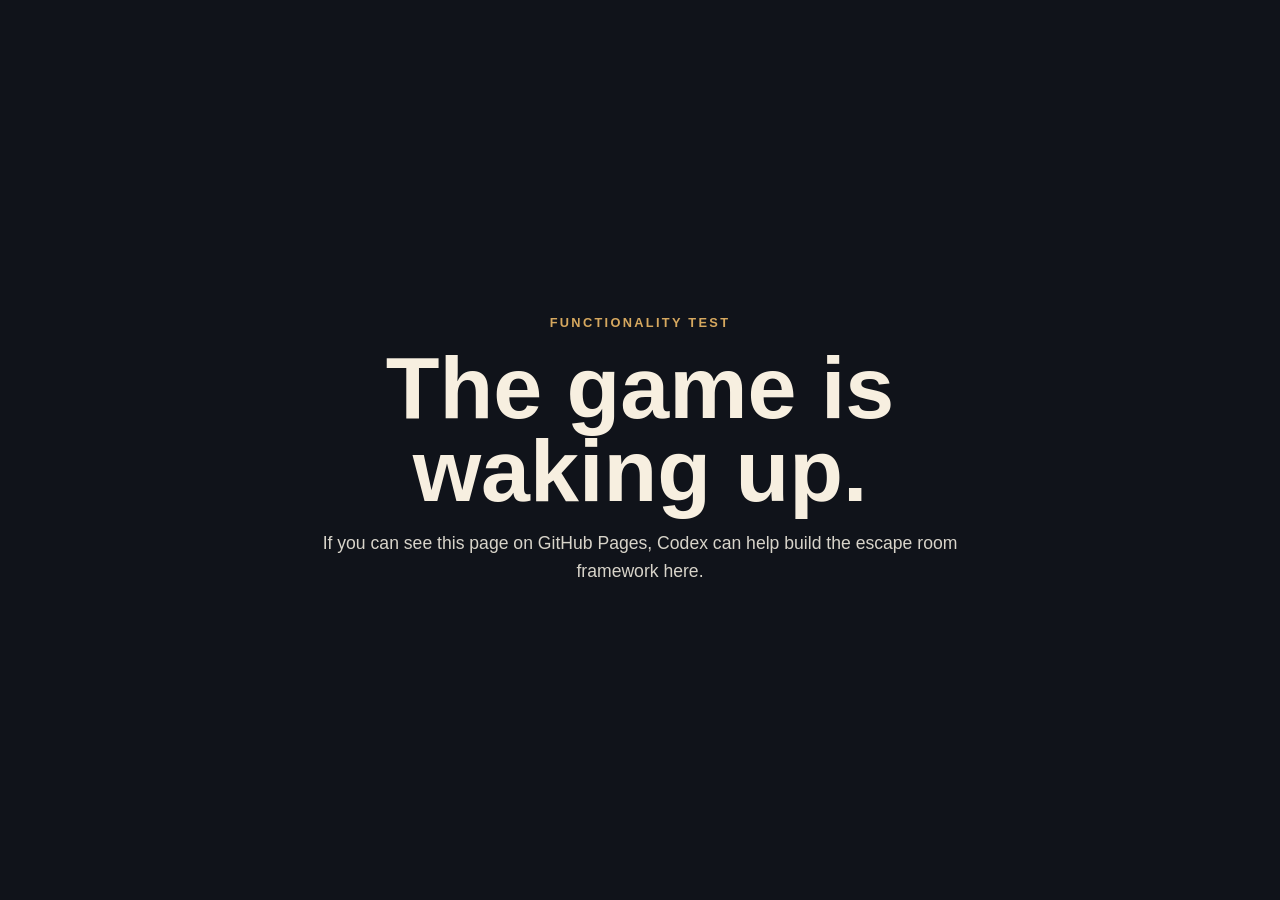
==== docs/index.html @ 48b40afe "Update GitHub Pages test page" ====
<!doctype html>
<html lang="en">
  <head>
    <meta charset="utf-8">
    <meta name="viewport" content="width=device-width, initial-scale=1">
    <title>McRae Project</title>
    <style>
      :root {
        color-scheme: dark;
        font-family: Arial, Helvetica, sans-serif;
      }

      body {
        align-items: center;
        background: #10131a;
        color: #f7efe0;
        display: flex;
        justify-content: center;
        margin: 0;
        min-height: 100vh;
      }

      main {
        max-width: 680px;
        padding: 32px;
        text-align: center;
      }

      .label {
        color: #d6a85f;
        font-size: 0.8rem;
        font-weight: 700;
        letter-spacing: 0.18em;
        text-transform: uppercase;
      }

      h1 {
        font-size: clamp(2.5rem, 8vw, 5.5rem);
        line-height: 0.95;
        margin: 16px 0;
      }

      p {
        color: #d8d4ca;
        font-size: 1.1rem;
        line-height: 1.6;
        margin: 0 auto;
      }
    </style>
  </head>
  <body>
    <main>
      <div class="label">Functionality Test</div>
      <h1>The game is waking up.</h1>
      <p>
        If you can see this page on GitHub Pages, Codex can help build the
        escape room framework here.
      </p>
    </main>
  </body>
</html>
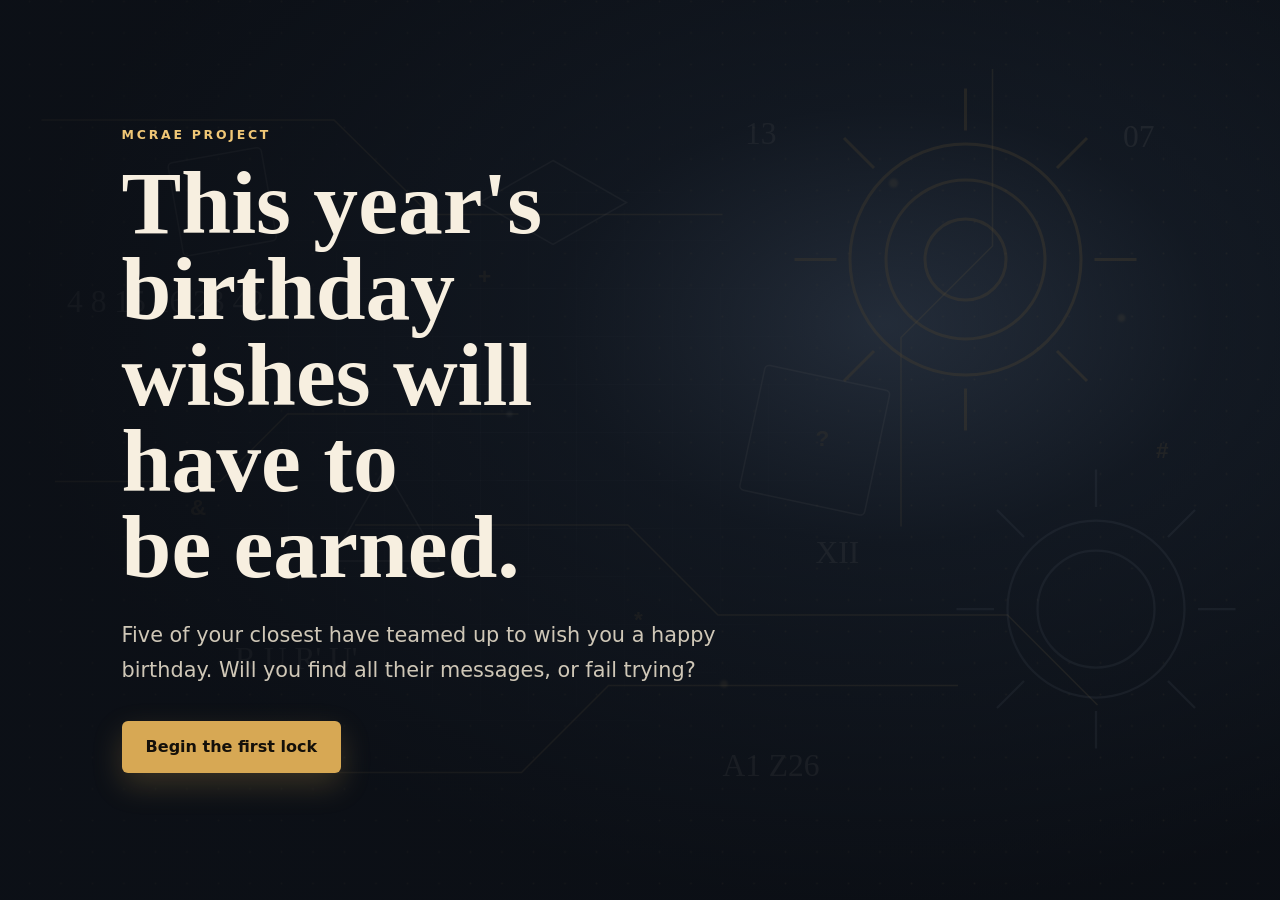
==== commit f3a5c6f7: "Create demo landing page" ====
--- a/docs/index.html
+++ b/docs/index.html
@@ -4,58 +4,17 @@
     <meta charset="utf-8">
     <meta name="viewport" content="width=device-width, initial-scale=1">
     <title>McRae Project</title>
-    <style>
-      :root {
-        color-scheme: dark;
-        font-family: Arial, Helvetica, sans-serif;
-      }
-
-      body {
-        align-items: center;
-        background: #10131a;
-        color: #f7efe0;
-        display: flex;
-        justify-content: center;
-        margin: 0;
-        min-height: 100vh;
-      }
-
-      main {
-        max-width: 680px;
-        padding: 32px;
-        text-align: center;
-      }
-
-      .label {
-        color: #d6a85f;
-        font-size: 0.8rem;
-        font-weight: 700;
-        letter-spacing: 0.18em;
-        text-transform: uppercase;
-      }
-
-      h1 {
-        font-size: clamp(2.5rem, 8vw, 5.5rem);
-        line-height: 0.95;
-        margin: 16px 0;
-      }
-
-      p {
-        color: #d8d4ca;
-        font-size: 1.1rem;
-        line-height: 1.6;
-        margin: 0 auto;
-      }
-    </style>
+    <link rel="stylesheet" href="assets/css/site.css">
   </head>
-  <body>
-    <main>
-      <div class="label">Functionality Test</div>
-      <h1>The game is waking up.</h1>
-      <p>
-        If you can see this page on GitHub Pages, Codex can help build the
-        escape room framework here.
+  <body class="home-page">
+    <main class="hero" aria-labelledby="site-title">
+      <p class="kicker">McRae Project</p>
+      <h1 id="site-title">This year's birthday wishes will have to be earned.</h1>
+      <p class="scenario">
+        Five of your closest have teamed up to wish you a happy birthday.
+        Will you find all their messages, or fail trying?
       </p>
+      <a class="start-button" href="stage-1.html">Begin the first lock</a>
     </main>
   </body>
 </html>
--- a/docs/assets/css/site.css
+++ b/docs/assets/css/site.css
@@ -0,0 +1,156 @@
+:root {
+  color-scheme: dark;
+  font-family: Inter, ui-sans-serif, system-ui, -apple-system, BlinkMacSystemFont, "Segoe UI", sans-serif;
+  --paper: #f7efe0;
+  --muted: #cfc7b7;
+  --gold: #d7a854;
+  --gold-bright: #f0c776;
+  --ink: #0d1118;
+  --panel: rgba(13, 17, 24, 0.76);
+  --edge: rgba(240, 199, 118, 0.34);
+}
+
+* {
+  box-sizing: border-box;
+}
+
+body {
+  background:
+    linear-gradient(90deg, rgba(13, 17, 24, 0.82), rgba(13, 17, 24, 0.58)),
+    url("../images/mystery-wallpaper.svg") center / cover fixed,
+    #0d1118;
+  color: var(--paper);
+  margin: 0;
+  min-height: 100vh;
+}
+
+body::after {
+  background:
+    linear-gradient(rgba(255, 255, 255, 0.035) 1px, transparent 1px),
+    linear-gradient(90deg, rgba(255, 255, 255, 0.03) 1px, transparent 1px);
+  background-size: 48px 48px;
+  content: "";
+  inset: 0;
+  mask-image: radial-gradient(circle at 40% 50%, black 0, transparent 68%);
+  opacity: 0.45;
+  pointer-events: none;
+  position: fixed;
+}
+
+.home-page,
+.stage-page {
+  align-items: center;
+  display: flex;
+  justify-content: flex-start;
+  min-height: 100vh;
+  padding: 32px;
+}
+
+.hero,
+.placeholder {
+  max-width: 760px;
+  position: relative;
+  z-index: 1;
+}
+
+.hero {
+  margin-left: clamp(0px, 7vw, 96px);
+}
+
+.placeholder {
+  background: var(--panel);
+  border: 1px solid var(--edge);
+  border-radius: 8px;
+  box-shadow: 0 24px 80px rgba(0, 0, 0, 0.34);
+  margin: 0 auto;
+  padding: clamp(28px, 6vw, 56px);
+  text-align: center;
+}
+
+.kicker {
+  color: var(--gold-bright);
+  font-size: 0.78rem;
+  font-weight: 800;
+  letter-spacing: 0.22em;
+  margin: 0 0 18px;
+  text-transform: uppercase;
+}
+
+h1 {
+  font-family: Georgia, "Times New Roman", serif;
+  font-size: clamp(2.75rem, 7vw, 6.8rem);
+  font-weight: 700;
+  line-height: 0.96;
+  margin: 0;
+  max-width: 11ch;
+  text-wrap: balance;
+}
+
+.scenario,
+.placeholder p:not(.kicker) {
+  color: var(--muted);
+  font-size: clamp(1.05rem, 2vw, 1.3rem);
+  line-height: 1.65;
+}
+
+.scenario {
+  margin: 28px 0 34px;
+  max-width: 620px;
+}
+
+.start-button,
+.secondary-link {
+  align-items: center;
+  border-radius: 6px;
+  display: inline-flex;
+  font-weight: 800;
+  justify-content: center;
+  min-height: 52px;
+  text-decoration: none;
+}
+
+.start-button {
+  background: var(--gold);
+  box-shadow: 0 12px 30px rgba(215, 168, 84, 0.22);
+  color: #14100a;
+  padding: 0 24px;
+}
+
+.start-button:hover,
+.start-button:focus-visible {
+  background: var(--gold-bright);
+}
+
+.secondary-link {
+  border: 1px solid var(--edge);
+  color: var(--paper);
+  margin-top: 16px;
+  padding: 0 20px;
+}
+
+.secondary-link:hover,
+.secondary-link:focus-visible {
+  background: rgba(247, 239, 224, 0.08);
+}
+
+@media (max-width: 720px) {
+  body {
+    background:
+      linear-gradient(rgba(13, 17, 24, 0.78), rgba(13, 17, 24, 0.7)),
+      url("../images/mystery-wallpaper.svg") center / cover fixed,
+      #0d1118;
+  }
+
+  .home-page,
+  .stage-page {
+    padding: 24px;
+  }
+
+  .hero {
+    margin-left: 0;
+  }
+
+  h1 {
+    max-width: 10ch;
+  }
+}
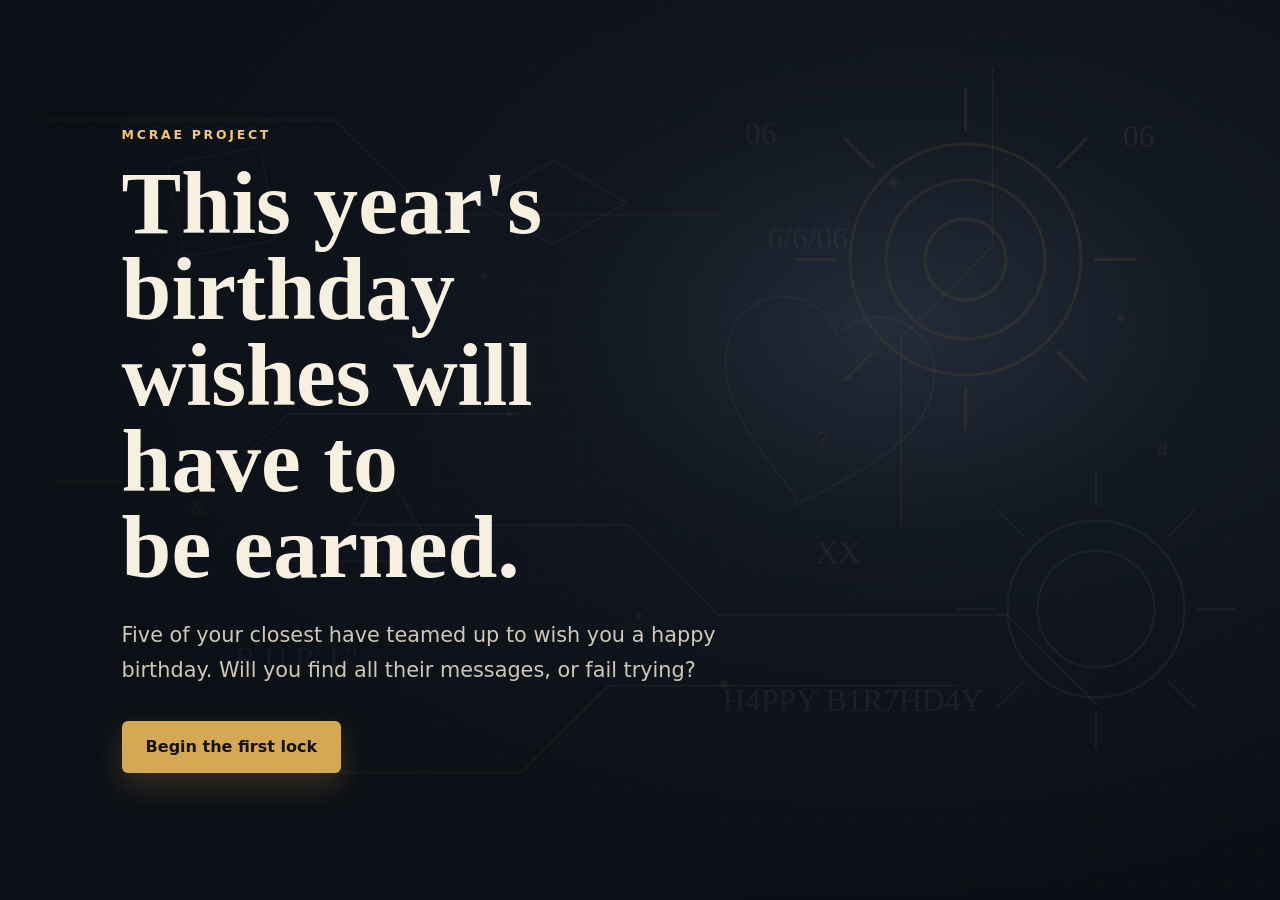
==== commit 58c43792: "Version wallpaper asset references" ====
--- a/docs/index.html
+++ b/docs/index.html
@@ -4,7 +4,7 @@
     <meta charset="utf-8">
     <meta name="viewport" content="width=device-width, initial-scale=1">
     <title>McRae Project</title>
-    <link rel="stylesheet" href="assets/css/site.css">
+    <link rel="stylesheet" href="assets/css/site-v2.css">
   </head>
   <body class="home-page">
     <main class="hero" aria-labelledby="site-title">
--- a/docs/assets/css/site-v2.css
+++ b/docs/assets/css/site-v2.css
@@ -0,0 +1,156 @@
+:root {
+  color-scheme: dark;
+  font-family: Inter, ui-sans-serif, system-ui, -apple-system, BlinkMacSystemFont, "Segoe UI", sans-serif;
+  --paper: #f7efe0;
+  --muted: #cfc7b7;
+  --gold: #d7a854;
+  --gold-bright: #f0c776;
+  --ink: #0d1118;
+  --panel: rgba(13, 17, 24, 0.76);
+  --edge: rgba(240, 199, 118, 0.34);
+}
+
+* {
+  box-sizing: border-box;
+}
+
+body {
+  background:
+    linear-gradient(90deg, rgba(13, 17, 24, 0.82), rgba(13, 17, 24, 0.58)),
+    url("../images/mystery-wallpaper-v2.svg") center / cover fixed,
+    #0d1118;
+  color: var(--paper);
+  margin: 0;
+  min-height: 100vh;
+}
+
+body::after {
+  background:
+    linear-gradient(rgba(255, 255, 255, 0.035) 1px, transparent 1px),
+    linear-gradient(90deg, rgba(255, 255, 255, 0.03) 1px, transparent 1px);
+  background-size: 48px 48px;
+  content: "";
+  inset: 0;
+  mask-image: radial-gradient(circle at 40% 50%, black 0, transparent 68%);
+  opacity: 0.45;
+  pointer-events: none;
+  position: fixed;
+}
+
+.home-page,
+.stage-page {
+  align-items: center;
+  display: flex;
+  justify-content: flex-start;
+  min-height: 100vh;
+  padding: 32px;
+}
+
+.hero,
+.placeholder {
+  max-width: 760px;
+  position: relative;
+  z-index: 1;
+}
+
+.hero {
+  margin-left: clamp(0px, 7vw, 96px);
+}
+
+.placeholder {
+  background: var(--panel);
+  border: 1px solid var(--edge);
+  border-radius: 8px;
+  box-shadow: 0 24px 80px rgba(0, 0, 0, 0.34);
+  margin: 0 auto;
+  padding: clamp(28px, 6vw, 56px);
+  text-align: center;
+}
+
+.kicker {
+  color: var(--gold-bright);
+  font-size: 0.78rem;
+  font-weight: 800;
+  letter-spacing: 0.22em;
+  margin: 0 0 18px;
+  text-transform: uppercase;
+}
+
+h1 {
+  font-family: Georgia, "Times New Roman", serif;
+  font-size: clamp(2.75rem, 7vw, 6.8rem);
+  font-weight: 700;
+  line-height: 0.96;
+  margin: 0;
+  max-width: 11ch;
+  text-wrap: balance;
+}
+
+.scenario,
+.placeholder p:not(.kicker) {
+  color: var(--muted);
+  font-size: clamp(1.05rem, 2vw, 1.3rem);
+  line-height: 1.65;
+}
+
+.scenario {
+  margin: 28px 0 34px;
+  max-width: 620px;
+}
+
+.start-button,
+.secondary-link {
+  align-items: center;
+  border-radius: 6px;
+  display: inline-flex;
+  font-weight: 800;
+  justify-content: center;
+  min-height: 52px;
+  text-decoration: none;
+}
+
+.start-button {
+  background: var(--gold);
+  box-shadow: 0 12px 30px rgba(215, 168, 84, 0.22);
+  color: #14100a;
+  padding: 0 24px;
+}
+
+.start-button:hover,
+.start-button:focus-visible {
+  background: var(--gold-bright);
+}
+
+.secondary-link {
+  border: 1px solid var(--edge);
+  color: var(--paper);
+  margin-top: 16px;
+  padding: 0 20px;
+}
+
+.secondary-link:hover,
+.secondary-link:focus-visible {
+  background: rgba(247, 239, 224, 0.08);
+}
+
+@media (max-width: 720px) {
+  body {
+    background:
+      linear-gradient(rgba(13, 17, 24, 0.78), rgba(13, 17, 24, 0.7)),
+      url("../images/mystery-wallpaper-v2.svg") center / cover fixed,
+      #0d1118;
+  }
+
+  .home-page,
+  .stage-page {
+    padding: 24px;
+  }
+
+  .hero {
+    margin-left: 0;
+  }
+
+  h1 {
+    max-width: 10ch;
+  }
+}
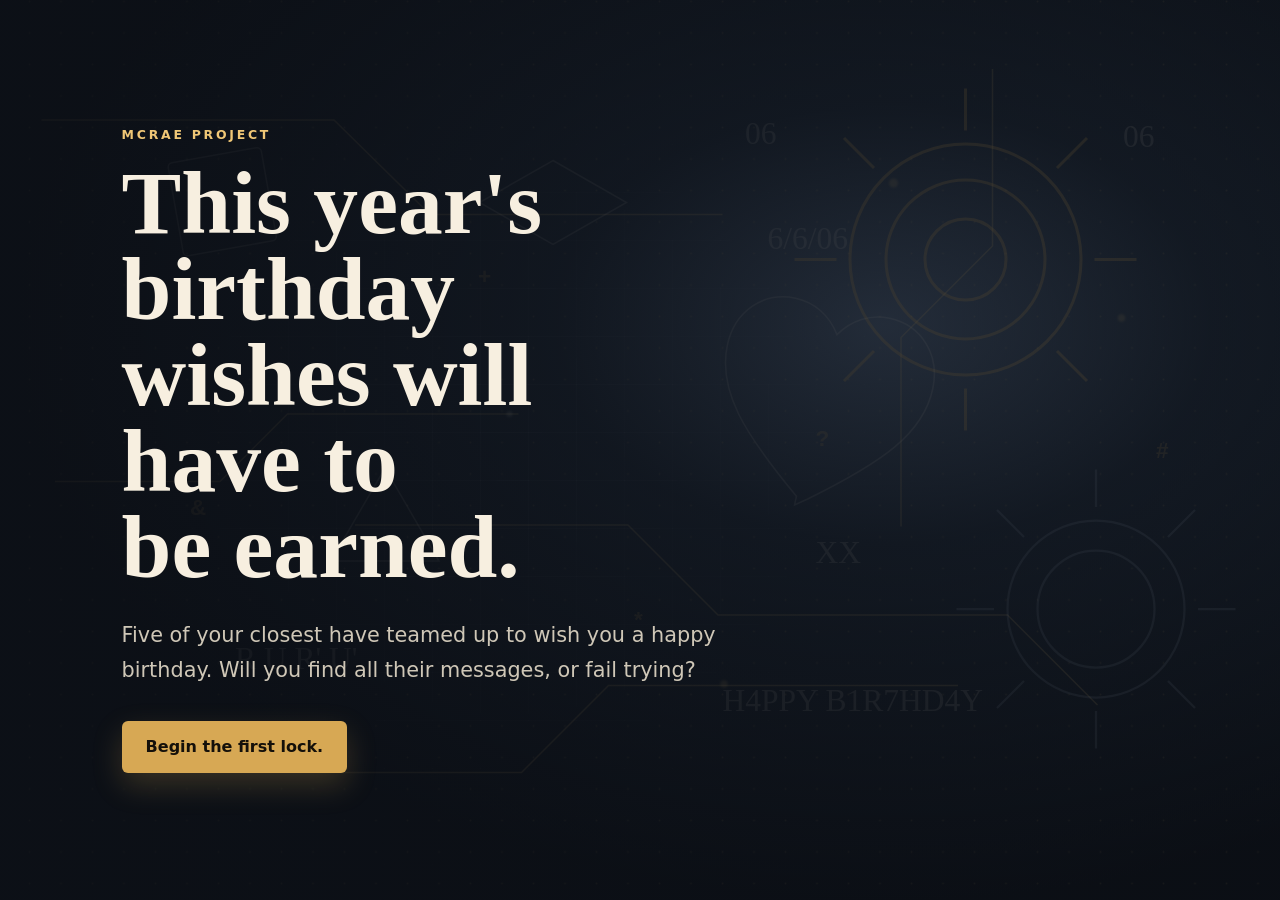
==== commit d5945ab1: "Update start button text in index.html" ====
--- a/docs/index.html
+++ b/docs/index.html
@@ -14,7 +14,7 @@
         Five of your closest have teamed up to wish you a happy birthday.
         Will you find all their messages, or fail trying?
       </p>
-      <a class="start-button" href="stage-1.html">Begin the first lock</a>
+      <a class="start-button" href="stage-1.html" aria-label="Begin the first lock">Begin the first lock.</a>
     </main>
   </body>
 </html>
--- a/docs/assets/css/site-v2.css
+++ b/docs/assets/css/site-v2.css
@@ -47,7 +47,8 @@
 }
 
 .hero,
-.placeholder {
+.placeholder,
+.stage-shell {
   max-width: 760px;
   position: relative;
   z-index: 1;
@@ -67,6 +68,149 @@
   text-align: center;
 }
 
+.stage-shell {
+  display: grid;
+  gap: 22px;
+  margin: 0 auto;
+  max-width: 980px;
+  width: min(100%, 980px);
+}
+
+.stage-intro,
+.video-panel,
+.answer-panel {
+  background: var(--panel);
+  border: 1px solid var(--edge);
+  border-radius: 8px;
+  box-shadow: 0 24px 80px rgba(0, 0, 0, 0.26);
+  padding: clamp(24px, 4vw, 42px);
+}
+
+.stage-intro h1 {
+  font-size: clamp(2.35rem, 6vw, 5.2rem);
+  max-width: 12ch;
+}
+
+.stage-intro p:not(.kicker),
+.answer-panel p,
+.video-note {
+  color: var(--muted);
+  font-size: 1rem;
+  line-height: 1.6;
+}
+
+.video-panel video {
+  aspect-ratio: 16 / 9;
+  background: #07090d;
+  border: 1px solid rgba(247, 239, 224, 0.16);
+  border-radius: 8px;
+  display: block;
+  width: 100%;
+}
+
+.video-note {
+  margin: 14px 0 0;
+}
+
+code {
+  color: var(--gold-bright);
+  font-family: "Cascadia Mono", Consolas, monospace;
+  font-size: 0.9em;
+}
+
+.answer-panel h2 {
+  font-family: Georgia, "Times New Roman", serif;
+  font-size: clamp(1.8rem, 4vw, 3rem);
+  line-height: 1;
+  margin: 0 0 12px;
+}
+
+.answer-form {
+  display: grid;
+  gap: 10px;
+  margin: 24px 0 14px;
+}
+
+.answer-form label {
+  color: var(--gold-bright);
+  font-size: 0.78rem;
+  font-weight: 800;
+  letter-spacing: 0.16em;
+  text-transform: uppercase;
+}
+
+.answer-row {
+  display: flex;
+  gap: 10px;
+}
+
+.answer-row input {
+  background: rgba(247, 239, 224, 0.08);
+  border: 1px solid rgba(247, 239, 224, 0.22);
+  border-radius: 6px;
+  color: var(--paper);
+  flex: 1;
+  font: inherit;
+  min-height: 52px;
+  min-width: 0;
+  padding: 0 16px;
+}
+
+.answer-row input:focus {
+  border-color: var(--gold-bright);
+  outline: none;
+}
+
+.answer-row button {
+  background: var(--gold);
+  border: 0;
+  border-radius: 6px;
+  color: #14100a;
+  cursor: pointer;
+  font: inherit;
+  font-weight: 800;
+  min-height: 52px;
+  padding: 0 20px;
+}
+
+.answer-row button:hover,
+.answer-row button:focus-visible {
+  background: var(--gold-bright);
+}
+
+.answer-feedback {
+  min-height: 1.6em;
+}
+
+.answer-feedback.success {
+  color: #bff0cc;
+}
+
+.answer-feedback.error {
+  color: #f0b7a8;
+}
+
+.answer-feedback a {
+  color: var(--gold-bright);
+  font-weight: 800;
+}
+
+.hint {
+  border-top: 1px solid rgba(247, 239, 224, 0.14);
+  color: var(--muted);
+  padding: 14px 0;
+}
+
+.hint summary {
+  color: var(--paper);
+  cursor: pointer;
+  font-weight: 800;
+}
+
+.hint p {
+  margin-bottom: 0;
+}
+
 .kicker {
   color: var(--gold-bright);
   font-size: 0.78rem;
@@ -150,6 +294,10 @@
     margin-left: 0;
   }
 
+  .answer-row {
+    flex-direction: column;
+  }
+
   h1 {
     max-width: 10ch;
   }
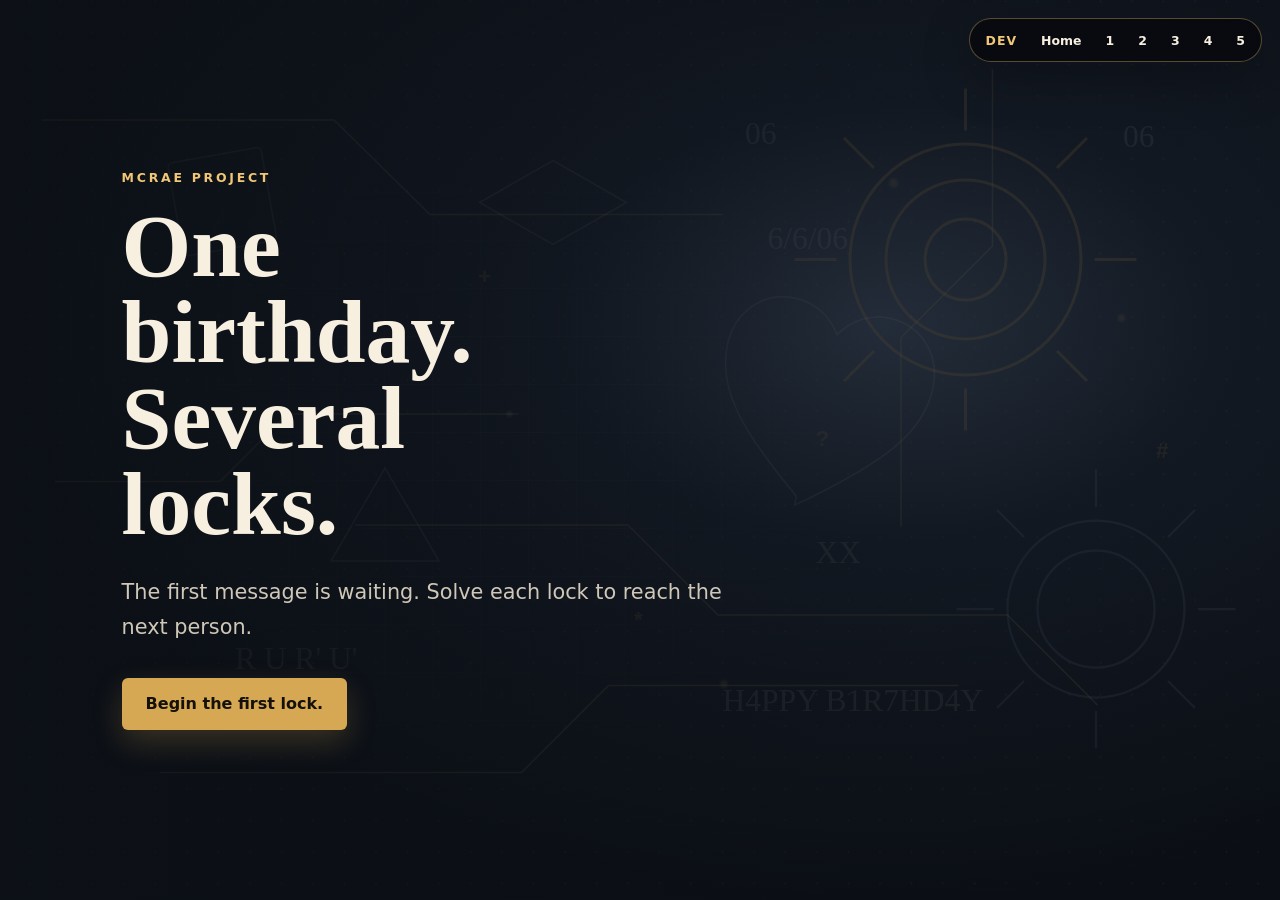
==== commit 4e3b0b2c: "Add birthday puzzle stages" ====
--- a/docs/index.html
+++ b/docs/index.html
@@ -7,12 +7,21 @@
     <link rel="stylesheet" href="assets/css/site-v2.css">
   </head>
   <body class="home-page">
+    <nav class="dev-stage-nav" aria-label="Development stage selector">
+      <span>Dev</span>
+      <a href="index.html">Home</a>
+      <a href="stage-1.html">1</a>
+      <a href="stage-2.html">2</a>
+      <a href="stage-3.html">3</a>
+      <a href="stage-4.html">4</a>
+      <a href="stage-5.html">5</a>
+    </nav>
+
     <main class="hero" aria-labelledby="site-title">
       <p class="kicker">McRae Project</p>
-      <h1 id="site-title">This year's birthday wishes will have to be earned.</h1>
+      <h1 id="site-title">One birthday. Several locks.</h1>
       <p class="scenario">
-        Five of your closest have teamed up to wish you a happy birthday.
-        Will you find all their messages, or fail trying?
+        The first message is waiting. Solve each lock to reach the next person.
       </p>
       <a class="start-button" href="stage-1.html" aria-label="Begin the first lock">Begin the first lock.</a>
     </main>
--- a/docs/assets/css/site-v2.css
+++ b/docs/assets/css/site-v2.css
@@ -58,16 +58,6 @@
   margin-left: clamp(0px, 7vw, 96px);
 }
 
-.placeholder {
-  background: var(--panel);
-  border: 1px solid var(--edge);
-  border-radius: 8px;
-  box-shadow: 0 24px 80px rgba(0, 0, 0, 0.34);
-  margin: 0 auto;
-  padding: clamp(28px, 6vw, 56px);
-  text-align: center;
-}
-
 .stage-shell {
   display: grid;
   gap: 22px;
@@ -86,9 +76,18 @@
   padding: clamp(24px, 4vw, 42px);
 }
 
-.stage-intro h1 {
-  font-size: clamp(2.35rem, 6vw, 5.2rem);
-  max-width: 12ch;
+.stage-intro.compact {
+  padding: clamp(18px, 3vw, 26px);
+}
+
+.stage-intro.compact h1 {
+  font-family: Inter, ui-sans-serif, system-ui, -apple-system, BlinkMacSystemFont, "Segoe UI", sans-serif;
+  font-size: clamp(1.15rem, 2.2vw, 1.7rem);
+  font-weight: 900;
+  letter-spacing: 0.14em;
+  line-height: 1.2;
+  max-width: none;
+  text-transform: uppercase;
 }
 
 .stage-intro p:not(.kicker),
@@ -108,6 +107,33 @@
   width: 100%;
 }
 
+.video-frame {
+  position: relative;
+}
+
+.fake-download {
+  align-items: center;
+  background: rgba(247, 239, 224, 0.92);
+  border: 1px solid rgba(13, 17, 24, 0.32);
+  border-radius: 6px;
+  color: #14100a;
+  display: inline-flex;
+  font-size: 0.84rem;
+  font-weight: 900;
+  min-height: 40px;
+  padding: 0 14px;
+  position: absolute;
+  right: 14px;
+  text-decoration: none;
+  top: 14px;
+  z-index: 2;
+}
+
+.fake-download:hover,
+.fake-download:focus-visible {
+  background: var(--gold-bright);
+}
+
 .video-note {
   margin: 14px 0 0;
 }
@@ -161,7 +187,8 @@
   outline: none;
 }
 
-.answer-row button {
+.answer-row button,
+.board-actions button {
   background: var(--gold);
   border: 0;
   border-radius: 6px;
@@ -174,7 +201,9 @@
 }
 
 .answer-row button:hover,
-.answer-row button:focus-visible {
+.answer-row button:focus-visible,
+.board-actions button:hover,
+.board-actions button:focus-visible {
   background: var(--gold-bright);
 }
 
@@ -193,6 +222,395 @@
 .answer-feedback a {
   color: var(--gold-bright);
   font-weight: 800;
+}
+
+.script-placeholder {
+  background: rgba(247, 239, 224, 0.055);
+  border: 1px dashed rgba(240, 199, 118, 0.46);
+  border-radius: 8px;
+  margin: 24px 0;
+  padding: clamp(18px, 3vw, 26px);
+}
+
+.script-placeholder h3 {
+  font-family: Georgia, "Times New Roman", serif;
+  font-size: clamp(1.4rem, 3vw, 2.1rem);
+  line-height: 1.1;
+  margin: 0 0 12px;
+}
+
+.script-copy {
+  color: var(--muted);
+  display: grid;
+  font-size: 0.96rem;
+  gap: 10px;
+  line-height: 1.55;
+  margin-top: 18px;
+}
+
+.script-copy p,
+.script-copy ol {
+  margin: 0;
+}
+
+.script-copy ol {
+  padding-left: 22px;
+}
+
+.script-copy li + li {
+  margin-top: 6px;
+}
+
+.email-card {
+  background: #f3f5f8;
+  border: 1px solid rgba(13, 17, 24, 0.22);
+  border-radius: 8px;
+  box-shadow: 0 18px 48px rgba(0, 0, 0, 0.24);
+  color: #18202d;
+  margin-bottom: 26px;
+  overflow: hidden;
+}
+
+.email-toolbar {
+  align-items: center;
+  background: #d9dee8;
+  border-bottom: 1px solid rgba(13, 17, 24, 0.12);
+  display: flex;
+  gap: 7px;
+  min-height: 34px;
+  padding: 0 14px;
+}
+
+.email-toolbar span {
+  background: #8d98a8;
+  border-radius: 999px;
+  display: block;
+  height: 9px;
+  width: 9px;
+}
+
+.email-meta {
+  border-bottom: 1px solid rgba(13, 17, 24, 0.12);
+  display: grid;
+  gap: 5px;
+  padding: 18px 20px;
+}
+
+.email-card .email-from,
+.email-card .email-subject,
+.email-card .email-time,
+.email-card .email-body p {
+  color: #18202d;
+  font-size: 0.98rem;
+  line-height: 1.5;
+  margin: 0;
+}
+
+.email-card .email-subject {
+  font-weight: 800;
+}
+
+.email-card .email-time {
+  color: #697384;
+  font-size: 0.86rem;
+}
+
+.email-body {
+  display: grid;
+  gap: 14px;
+  padding: 20px;
+}
+
+.email-body ul {
+  display: grid;
+  gap: 8px;
+  line-height: 1.5;
+  margin: 0;
+  padding-left: 20px;
+}
+
+.transcript-card {
+  background: rgba(247, 239, 224, 0.055);
+  border: 1px solid rgba(247, 239, 224, 0.14);
+  border-radius: 8px;
+  margin-bottom: 20px;
+  padding: clamp(16px, 3vw, 24px);
+}
+
+.transcript-paper {
+  background: #f6efe2;
+  border: 1px solid rgba(13, 17, 24, 0.16);
+  border-radius: 6px;
+  box-shadow: inset 0 0 0 1px rgba(255, 255, 255, 0.42);
+  color: #1b1f28;
+  display: grid;
+  gap: 14px;
+  padding: clamp(18px, 3vw, 28px);
+}
+
+.transcript-paper p {
+  color: #1b1f28;
+  font-family: Georgia, "Times New Roman", serif;
+  font-size: clamp(1.02rem, 2vw, 1.2rem);
+  line-height: 1.7;
+  margin: 0;
+}
+
+.transcript-word {
+  background: transparent;
+  border: 0;
+  border-radius: 4px;
+  color: inherit;
+  cursor: pointer;
+  display: inline;
+  font: inherit;
+  margin: 0;
+  padding: 1px 2px;
+}
+
+.transcript-word:hover,
+.transcript-word:focus-visible {
+  background: rgba(215, 168, 84, 0.24);
+  outline: none;
+}
+
+.transcript-word.selected {
+  background: rgba(215, 168, 84, 0.52);
+  box-shadow: 0 0 0 1px rgba(13, 17, 24, 0.12);
+}
+
+.word-lock {
+  align-items: center;
+  display: flex;
+  flex-wrap: wrap;
+  gap: 12px;
+  margin-bottom: 12px;
+}
+
+.word-lock span {
+  background: rgba(247, 239, 224, 0.08);
+  border: 1px solid rgba(247, 239, 224, 0.22);
+  border-radius: 6px;
+  color: var(--gold-bright);
+  font-family: "Cascadia Mono", Consolas, monospace;
+  font-size: clamp(1.4rem, 3vw, 2.2rem);
+  font-weight: 900;
+  letter-spacing: 0.18em;
+  line-height: 1;
+  min-height: 52px;
+  padding: 12px 16px;
+}
+
+.word-lock button {
+  background: transparent;
+  border: 1px solid var(--edge);
+  border-radius: 6px;
+  color: var(--paper);
+  cursor: pointer;
+  font: inherit;
+  font-weight: 800;
+  min-height: 52px;
+  padding: 0 18px;
+}
+
+.word-lock button:hover,
+.word-lock button:focus-visible {
+  background: rgba(247, 239, 224, 0.08);
+}
+
+.booking-board {
+  display: grid;
+  gap: 18px;
+  margin: 26px 0 18px;
+}
+
+.booking-slots,
+.booking-pool {
+  display: grid;
+  gap: 10px;
+}
+
+.booking-slots {
+  grid-template-columns: repeat(3, minmax(0, 1fr));
+}
+
+.booking-slot {
+  align-items: stretch;
+  background: rgba(0, 0, 0, 0.22);
+  border: 1px solid rgba(247, 239, 224, 0.18);
+  border-radius: 8px;
+  display: flex;
+  min-height: 78px;
+  padding: 8px;
+  position: relative;
+}
+
+.booking-slot.ready {
+  border-color: var(--gold-bright);
+}
+
+.booking-slot > span {
+  color: rgba(247, 239, 224, 0.28);
+  font-family: Georgia, "Times New Roman", serif;
+  font-size: 1.6rem;
+  font-weight: 700;
+  left: 12px;
+  line-height: 1;
+  pointer-events: none;
+  position: absolute;
+  top: 10px;
+}
+
+.booking-pool {
+  background: rgba(247, 239, 224, 0.04);
+  border: 1px solid rgba(247, 239, 224, 0.12);
+  border-radius: 8px;
+  grid-template-columns: repeat(3, minmax(0, 1fr));
+  min-height: 98px;
+  padding: 10px;
+}
+
+.booking-card {
+  align-items: center;
+  background: linear-gradient(180deg, rgba(247, 239, 224, 0.13), rgba(247, 239, 224, 0.07));
+  border: 1px solid rgba(240, 199, 118, 0.34);
+  border-radius: 6px;
+  color: var(--paper);
+  cursor: grab;
+  display: flex;
+  font: inherit;
+  font-weight: 800;
+  justify-content: center;
+  min-height: 60px;
+  padding: 10px 12px;
+  text-align: center;
+  width: 100%;
+}
+
+.booking-card:active {
+  cursor: grabbing;
+}
+
+.booking-card.dragging,
+.booking-card.selected {
+  background: rgba(240, 199, 118, 0.2);
+  border-color: var(--gold-bright);
+  box-shadow: 0 0 0 2px rgba(240, 199, 118, 0.18);
+}
+
+.board-actions {
+  display: flex;
+  flex-wrap: wrap;
+  gap: 10px;
+  margin-bottom: 14px;
+}
+
+.board-actions .secondary-button {
+  background: transparent;
+  border: 1px solid var(--edge);
+  color: var(--paper);
+}
+
+.board-actions .secondary-button:hover,
+.board-actions .secondary-button:focus-visible {
+  background: rgba(247, 239, 224, 0.08);
+}
+
+.movement-layout {
+  align-items: start;
+  display: grid;
+  gap: 22px;
+  grid-template-columns: minmax(240px, 420px) minmax(180px, 1fr);
+  margin: 26px 0 18px;
+}
+
+.movement-grid {
+  aspect-ratio: 1;
+  background: #fff;
+  border: 2px solid #111;
+  display: grid;
+  grid-template-columns: repeat(7, 1fr);
+  width: 100%;
+}
+
+.movement-grid.shake {
+  animation: shake 0.24s linear;
+}
+
+.movement-tile {
+  align-items: center;
+  border: 1px solid #111;
+  display: flex;
+  justify-content: center;
+}
+
+.movement-tile.start {
+  background: #2e9c56;
+}
+
+.movement-tile.current {
+  background: #ca2f2f;
+}
+
+.movement-status {
+  background: rgba(247, 239, 224, 0.055);
+  border: 1px solid rgba(247, 239, 224, 0.14);
+  border-radius: 8px;
+  padding: 18px;
+}
+
+.movement-status strong {
+  display: block;
+  font-size: clamp(2rem, 4vw, 3.5rem);
+  line-height: 1;
+  margin-bottom: 10px;
+}
+
+.arrow-pad {
+  display: grid;
+  gap: 8px;
+  grid-template-columns: repeat(3, 48px);
+  grid-template-areas:
+    ". up ."
+    "left down right";
+  margin-top: 18px;
+}
+
+.arrow-pad button {
+  align-items: center;
+  background: rgba(247, 239, 224, 0.08);
+  border: 1px solid rgba(247, 239, 224, 0.22);
+  border-radius: 6px;
+  color: var(--paper);
+  cursor: pointer;
+  display: flex;
+  font: inherit;
+  font-size: 1.3rem;
+  font-weight: 900;
+  height: 48px;
+  justify-content: center;
+  width: 48px;
+}
+
+.arrow-pad button:hover,
+.arrow-pad button:focus-visible {
+  border-color: var(--gold-bright);
+}
+
+.arrow-pad [data-direction="up"] {
+  grid-area: up;
+}
+
+.arrow-pad [data-direction="left"] {
+  grid-area: left;
+}
+
+.arrow-pad [data-direction="down"] {
+  grid-area: down;
+}
+
+.arrow-pad [data-direction="right"] {
+  grid-area: right;
 }
 
 .hint {
@@ -209,6 +627,48 @@
 
 .hint p {
   margin-bottom: 0;
+}
+
+.dev-stage-nav {
+  align-items: center;
+  background: rgba(7, 9, 13, 0.86);
+  border: 1px solid rgba(240, 199, 118, 0.34);
+  border-radius: 999px;
+  box-shadow: 0 16px 50px rgba(0, 0, 0, 0.26);
+  display: flex;
+  gap: 4px;
+  padding: 6px;
+  position: fixed;
+  right: 18px;
+  top: 18px;
+  z-index: 10;
+}
+
+.dev-stage-nav span,
+.dev-stage-nav a {
+  align-items: center;
+  border-radius: 999px;
+  display: inline-flex;
+  font-size: 0.78rem;
+  font-weight: 900;
+  min-height: 30px;
+  padding: 0 10px;
+  text-decoration: none;
+}
+
+.dev-stage-nav span {
+  color: var(--gold-bright);
+  letter-spacing: 0.08em;
+  text-transform: uppercase;
+}
+
+.dev-stage-nav a {
+  color: var(--paper);
+}
+
+.dev-stage-nav a:hover,
+.dev-stage-nav a:focus-visible {
+  background: rgba(247, 239, 224, 0.12);
 }
 
 .kicker {
@@ -230,34 +690,26 @@
   text-wrap: balance;
 }
 
-.scenario,
-.placeholder p:not(.kicker) {
+.scenario {
   color: var(--muted);
   font-size: clamp(1.05rem, 2vw, 1.3rem);
   line-height: 1.65;
-}
-
-.scenario {
   margin: 28px 0 34px;
   max-width: 620px;
 }
 
-.start-button,
-.secondary-link {
-  align-items: center;
-  border-radius: 6px;
+.start-button {
+  align-items: center;
+  background: var(--gold);
+  border-radius: 6px;
+  box-shadow: 0 12px 30px rgba(215, 168, 84, 0.22);
+  color: #14100a;
   display: inline-flex;
   font-weight: 800;
   justify-content: center;
   min-height: 52px;
+  padding: 0 24px;
   text-decoration: none;
-}
-
-.start-button {
-  background: var(--gold);
-  box-shadow: 0 12px 30px rgba(215, 168, 84, 0.22);
-  color: #14100a;
-  padding: 0 24px;
 }
 
 .start-button:hover,
@@ -265,16 +717,16 @@
   background: var(--gold-bright);
 }
 
-.secondary-link {
-  border: 1px solid var(--edge);
-  color: var(--paper);
-  margin-top: 16px;
-  padding: 0 20px;
-}
-
-.secondary-link:hover,
-.secondary-link:focus-visible {
-  background: rgba(247, 239, 224, 0.08);
+@keyframes shake {
+  0%, 100% {
+    transform: translateX(0);
+  }
+  25% {
+    transform: translateX(-6px);
+  }
+  75% {
+    transform: translateX(6px);
+  }
 }
 
 @media (max-width: 720px) {
@@ -287,17 +739,34 @@
 
   .home-page,
   .stage-page {
-    padding: 24px;
+    padding: 76px 20px 24px;
   }
 
   .hero {
     margin-left: 0;
   }
 
+  .answer-row,
+  .movement-layout {
+    grid-template-columns: 1fr;
+  }
+
   .answer-row {
     flex-direction: column;
   }
 
+  .booking-slots,
+  .booking-pool {
+    grid-template-columns: 1fr;
+  }
+
+  .dev-stage-nav {
+    left: 12px;
+    overflow-x: auto;
+    right: 12px;
+    top: 12px;
+  }
+
   h1 {
     max-width: 10ch;
   }
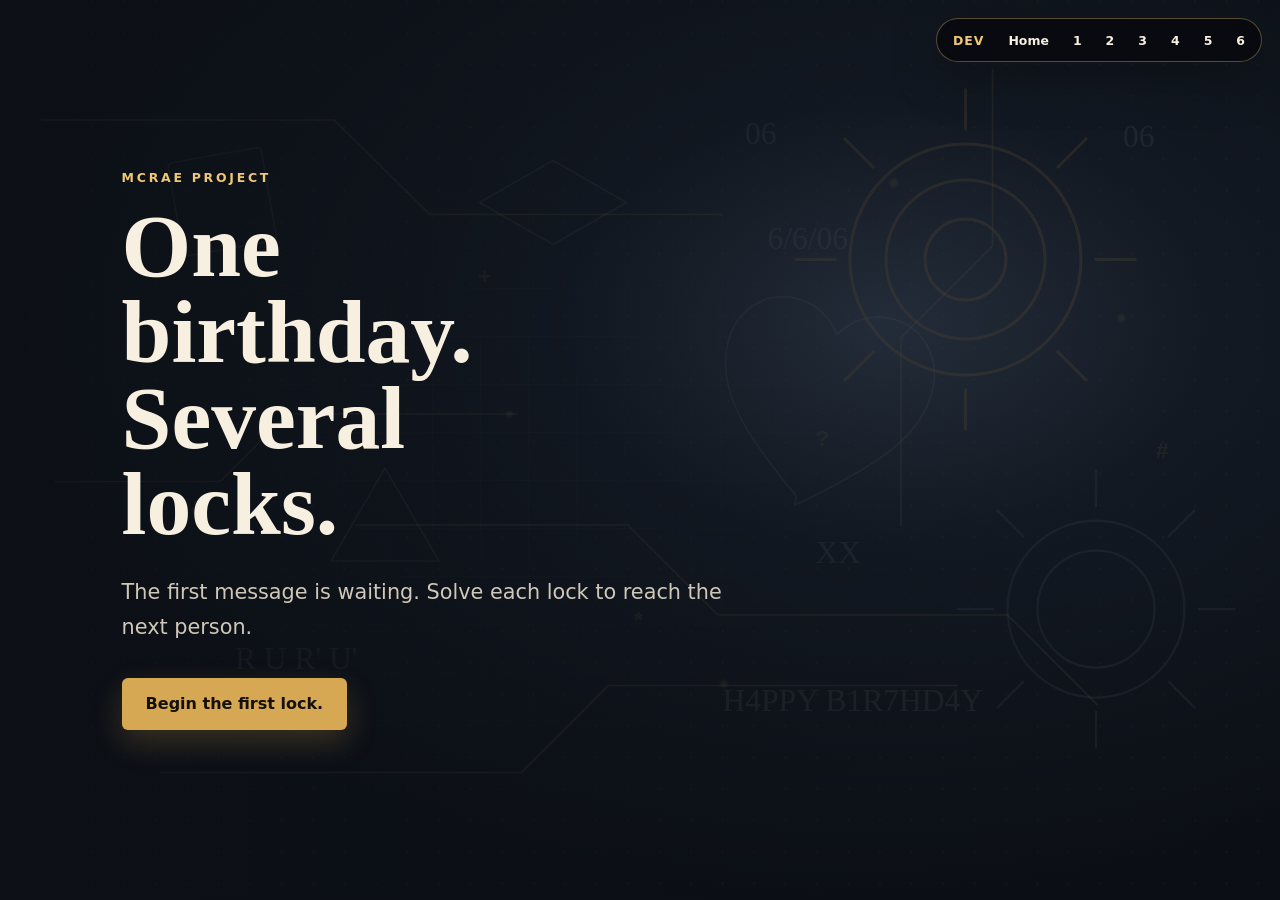
==== commit 659edd2f: "Add Anna puzzle and refine puzzle stages" ====
--- a/docs/index.html
+++ b/docs/index.html
@@ -15,6 +15,7 @@
       <a href="stage-3.html">3</a>
       <a href="stage-4.html">4</a>
       <a href="stage-5.html">5</a>
+      <a href="stage-6.html">6</a>
     </nav>
 
     <main class="hero" aria-labelledby="site-title">
--- a/docs/assets/css/site-v2.css
+++ b/docs/assets/css/site-v2.css
@@ -418,6 +418,85 @@
   background: rgba(247, 239, 224, 0.08);
 }
 
+.bookcase {
+  align-items: end;
+  background:
+    linear-gradient(180deg, rgba(247, 239, 224, 0.06), rgba(0, 0, 0, 0.18)),
+    #19131a;
+  border: 1px solid rgba(247, 239, 224, 0.16);
+  border-radius: 8px;
+  box-shadow: inset 0 -16px 0 rgba(0, 0, 0, 0.24);
+  display: flex;
+  gap: 8px;
+  margin-bottom: 20px;
+  min-height: 280px;
+  overflow-x: auto;
+  padding: 28px 20px 34px;
+}
+
+.book-spine {
+  align-items: center;
+  border: 1px solid rgba(247, 239, 224, 0.22);
+  border-radius: 5px 5px 2px 2px;
+  color: #f8f0df;
+  cursor: pointer;
+  display: flex;
+  flex: 0 0 72px;
+  font: inherit;
+  font-size: 0.82rem;
+  font-weight: 900;
+  height: var(--book-height, 230px);
+  justify-content: center;
+  line-height: 1.2;
+  padding: 14px 8px;
+  text-align: center;
+  text-orientation: mixed;
+  transform-origin: bottom center;
+  transition: transform 150ms ease, box-shadow 150ms ease, filter 150ms ease;
+  writing-mode: vertical-rl;
+}
+
+.book-spine:nth-child(2n) {
+  --book-height: 248px;
+}
+
+.book-spine:nth-child(3n) {
+  --book-height: 214px;
+}
+
+.book-spine:hover,
+.book-spine:focus-visible,
+.book-spine.selected {
+  box-shadow: 0 0 0 2px rgba(240, 199, 118, 0.42);
+  filter: brightness(1.12);
+  outline: none;
+  transform: translateY(-8px);
+}
+
+.book-spine.red {
+  background: linear-gradient(90deg, #7d2632, #a33d4b);
+}
+
+.book-spine.green {
+  background: linear-gradient(90deg, #235642, #32745a);
+}
+
+.book-spine.blue {
+  background: linear-gradient(90deg, #263d67, #365993);
+}
+
+.book-spine.gold {
+  background: linear-gradient(90deg, #8a6224, #b47d2d);
+}
+
+.book-spine.purple {
+  background: linear-gradient(90deg, #4b335e, #6d4b86);
+}
+
+.book-spine.black {
+  background: linear-gradient(90deg, #20242f, #363b49);
+}
+
 .booking-board {
   display: grid;
   gap: 18px;
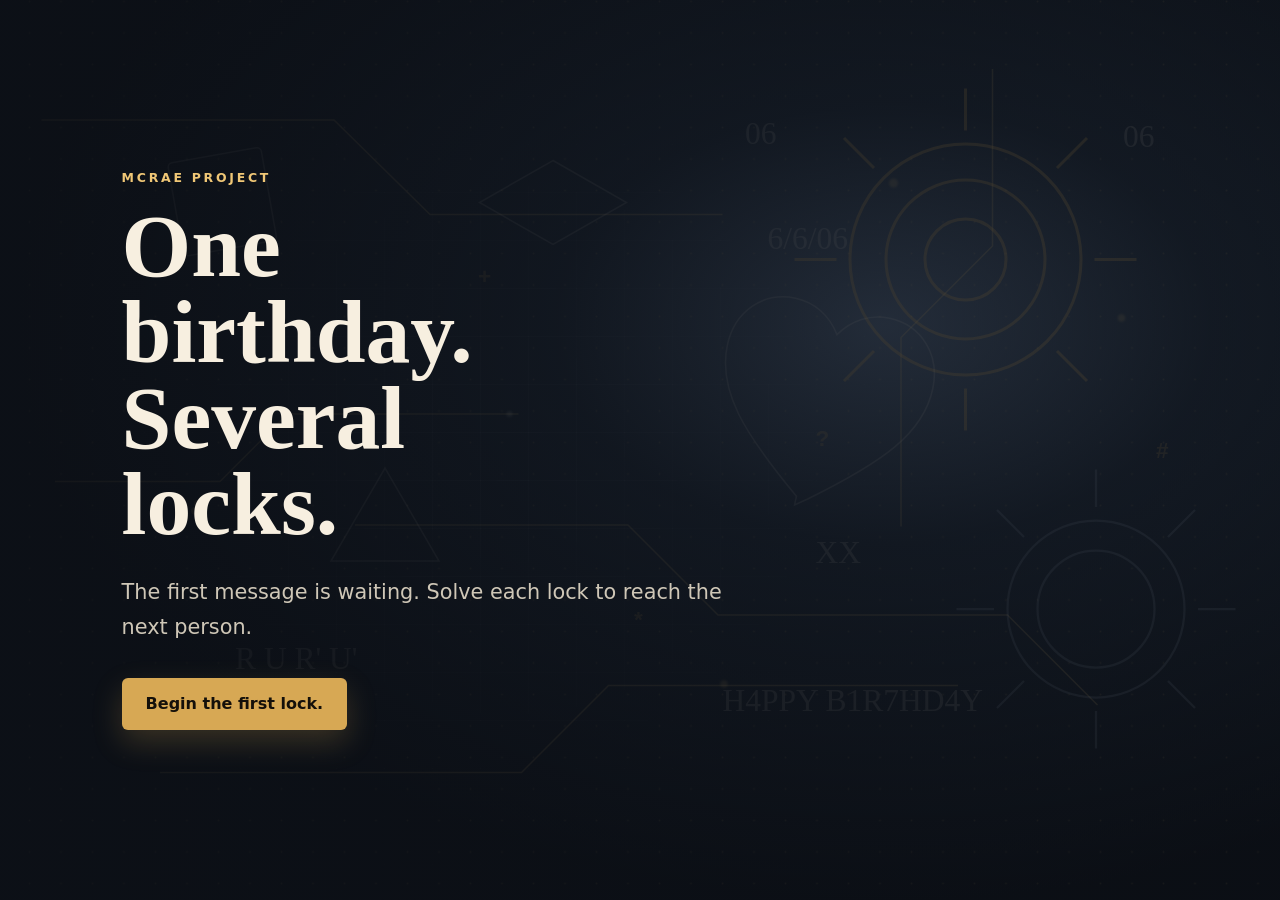
==== commit 323e7ad0: "Finalize birthday site flow" ====
--- a/docs/index.html
+++ b/docs/index.html
@@ -7,18 +7,7 @@
     <link rel="stylesheet" href="assets/css/site-v2.css">
   </head>
   <body class="home-page">
-    <nav class="dev-stage-nav" aria-label="Development stage selector">
-      <span>Dev</span>
-      <a href="index.html">Home</a>
-      <a href="stage-1.html">1</a>
-      <a href="stage-2.html">2</a>
-      <a href="stage-3.html">3</a>
-      <a href="stage-4.html">4</a>
-      <a href="stage-5.html">5</a>
-      <a href="stage-6.html">6</a>
-    </nav>
-
-    <main class="hero" aria-labelledby="site-title">
+<main class="hero" aria-labelledby="site-title">
       <p class="kicker">McRae Project</p>
       <h1 id="site-title">One birthday. Several locks.</h1>
       <p class="scenario">
--- a/docs/assets/css/site-v2.css
+++ b/docs/assets/css/site-v2.css
@@ -113,25 +113,59 @@
 
 .fake-download {
   align-items: center;
-  background: rgba(247, 239, 224, 0.92);
-  border: 1px solid rgba(13, 17, 24, 0.32);
-  border-radius: 6px;
-  color: #14100a;
+  background: rgba(7, 9, 13, 0.72);
+  border: 1px solid rgba(247, 239, 224, 0.42);
+  border-radius: 999px;
+  color: var(--paper);
   display: inline-flex;
-  font-size: 0.84rem;
-  font-weight: 900;
-  min-height: 40px;
-  padding: 0 14px;
+  height: 46px;
+  justify-content: center;
   position: absolute;
   right: 14px;
   text-decoration: none;
   top: 14px;
+  width: 46px;
   z-index: 2;
 }
 
 .fake-download:hover,
 .fake-download:focus-visible {
-  background: var(--gold-bright);
+  background: rgba(240, 199, 118, 0.92);
+  border-color: var(--gold-bright);
+  color: #14100a;
+  outline: none;
+}
+
+.fake-download span {
+  border: 2px solid currentColor;
+  border-top: 0;
+  display: block;
+  height: 22px;
+  position: relative;
+  width: 23px;
+}
+
+.fake-download span::before {
+  background: currentColor;
+  content: "";
+  height: 16px;
+  left: 50%;
+  position: absolute;
+  top: -9px;
+  transform: translateX(-50%);
+  width: 3px;
+}
+
+.fake-download span::after {
+  border: solid currentColor;
+  border-width: 0 3px 3px 0;
+  content: "";
+  height: 9px;
+  left: 50%;
+  position: absolute;
+  top: 0;
+  transform: translateX(-50%) rotate(45deg);
+  width: 9px;
 }
 
 .video-note {
@@ -418,83 +452,175 @@
   background: rgba(247, 239, 224, 0.08);
 }
 
-.bookcase {
-  align-items: end;
+.roman-lock {
+  display: grid;
+  gap: 18px;
+}
+
+.roman-display {
+  background: rgba(247, 239, 224, 0.08);
+  border: 1px solid rgba(247, 239, 224, 0.22);
+  border-radius: 6px;
+  color: var(--gold-bright);
+  font-family: "Cascadia Mono", Consolas, monospace;
+  font-size: clamp(1.6rem, 4vw, 3rem);
+  font-weight: 900;
+  letter-spacing: 0.12em;
+  min-height: 72px;
+  padding: 16px;
+  text-align: center;
+}
+
+.roman-keypad {
+  display: grid;
+  gap: 10px;
+  grid-template-columns: repeat(3, minmax(0, 1fr));
+}
+
+.roman-keypad button,
+.roman-actions button {
+  background: linear-gradient(180deg, rgba(247, 239, 224, 0.13), rgba(247, 239, 224, 0.07));
+  border: 1px solid rgba(240, 199, 118, 0.34);
+  border-radius: 6px;
+  color: var(--paper);
+  cursor: pointer;
+  font: inherit;
+  font-weight: 900;
+  min-height: 58px;
+}
+
+.roman-keypad button:hover,
+.roman-keypad button:focus-visible,
+.roman-actions button:hover,
+.roman-actions button:focus-visible {
+  background: rgba(240, 199, 118, 0.2);
+  border-color: var(--gold-bright);
+}
+
+.roman-actions {
+  display: flex;
+  justify-content: center;
+}
+
+.roman-actions button {
+  min-width: 128px;
+}
+
+.page-reader {
+  display: grid;
+  gap: 18px;
+  position: relative;
+}
+
+.page-reader::after {
+  background: #020305;
+  border-radius: 8px;
+  content: "";
+  inset: -8px;
+  opacity: 0;
+  pointer-events: none;
+  position: absolute;
+  transition: opacity 180ms ease;
+  z-index: 3;
+}
+
+.page-reader.turning::after {
+  opacity: 1;
+}
+
+.book-page {
   background:
-    linear-gradient(180deg, rgba(247, 239, 224, 0.06), rgba(0, 0, 0, 0.18)),
-    #19131a;
-  border: 1px solid rgba(247, 239, 224, 0.16);
-  border-radius: 8px;
-  box-shadow: inset 0 -16px 0 rgba(0, 0, 0, 0.24);
-  display: flex;
-  gap: 8px;
-  margin-bottom: 20px;
-  min-height: 280px;
-  overflow-x: auto;
-  padding: 28px 20px 34px;
-}
-
-.book-spine {
-  align-items: center;
-  border: 1px solid rgba(247, 239, 224, 0.22);
-  border-radius: 5px 5px 2px 2px;
-  color: #f8f0df;
+    linear-gradient(90deg, rgba(13, 17, 24, 0.08), transparent 18%, transparent 82%, rgba(13, 17, 24, 0.08)),
+    #f6efe2;
+  border: 1px solid rgba(13, 17, 24, 0.18);
+  border-radius: 6px;
+  box-shadow:
+    inset 0 0 0 1px rgba(255, 255, 255, 0.58),
+    0 16px 40px rgba(0, 0, 0, 0.24);
+  color: #191d25;
+  display: grid;
+  gap: 18px;
+  margin: 0 auto;
+  min-height: 480px;
+  padding: clamp(24px, 5vw, 46px);
+  position: relative;
+  width: min(100%, 620px);
+}
+
+.page-number {
+  color: rgba(25, 29, 37, 0.56);
+  font-family: "Cascadia Mono", Consolas, monospace;
+  font-size: 0.82rem;
+  font-weight: 800;
+  letter-spacing: 0.12em;
+  text-align: center;
+  text-transform: uppercase;
+}
+
+.poem-page {
+  align-content: center;
+  display: grid;
+  gap: 14px;
+}
+
+.poem-page p {
+  color: #191d25;
+  font-family: Georgia, "Times New Roman", serif;
+  font-size: clamp(1.35rem, 3.4vw, 2.15rem);
+  line-height: 1.28;
+  margin: 0;
+  text-align: center;
+}
+
+.poem-page.anomaly-small p {
+  font-size: clamp(0.98rem, 2.3vw, 1.42rem);
+}
+
+.book-page.anomaly-meta {
+  min-height: 410px;
+  padding: clamp(18px, 4vw, 34px);
+  width: min(92%, 540px);
+}
+
+.book-page.complete {
+  align-content: center;
+}
+
+.book-page.complete .poem-page p {
+  font-size: clamp(1.8rem, 4vw, 3rem);
+}
+
+.page-actions {
+  display: flex;
+  justify-content: center;
+  gap: 12px;
+}
+
+.page-actions button {
+  background: var(--gold);
+  border: 0;
+  border-radius: 6px;
+  color: #14100a;
   cursor: pointer;
-  display: flex;
-  flex: 0 0 72px;
   font: inherit;
-  font-size: 0.82rem;
   font-weight: 900;
-  height: var(--book-height, 230px);
-  justify-content: center;
-  line-height: 1.2;
-  padding: 14px 8px;
-  text-align: center;
-  text-orientation: mixed;
-  transform-origin: bottom center;
-  transition: transform 150ms ease, box-shadow 150ms ease, filter 150ms ease;
-  writing-mode: vertical-rl;
-}
-
-.book-spine:nth-child(2n) {
-  --book-height: 248px;
-}
-
-.book-spine:nth-child(3n) {
-  --book-height: 214px;
-}
-
-.book-spine:hover,
-.book-spine:focus-visible,
-.book-spine.selected {
-  box-shadow: 0 0 0 2px rgba(240, 199, 118, 0.42);
-  filter: brightness(1.12);
-  outline: none;
-  transform: translateY(-8px);
-}
-
-.book-spine.red {
-  background: linear-gradient(90deg, #7d2632, #a33d4b);
-}
-
-.book-spine.green {
-  background: linear-gradient(90deg, #235642, #32745a);
-}
-
-.book-spine.blue {
-  background: linear-gradient(90deg, #263d67, #365993);
-}
-
-.book-spine.gold {
-  background: linear-gradient(90deg, #8a6224, #b47d2d);
-}
-
-.book-spine.purple {
-  background: linear-gradient(90deg, #4b335e, #6d4b86);
-}
-
-.book-spine.black {
-  background: linear-gradient(90deg, #20242f, #363b49);
+  min-height: 52px;
+  padding: 0 20px;
+}
+
+.page-actions button:hover,
+.page-actions button:focus-visible {
+  background: var(--gold-bright);
+}
+
+.page-actions button:disabled {
+  cursor: not-allowed;
+  opacity: 0.42;
+}
+
+.book-page.anomaly-meta + .page-actions button {
+  min-height: 42px;
+  padding: 0 14px;
 }
 
 .booking-board {
@@ -692,62 +818,53 @@
   grid-area: right;
 }
 
-.hint {
-  border-top: 1px solid rgba(247, 239, 224, 0.14);
-  color: var(--muted);
-  padding: 14px 0;
-}
-
-.hint summary {
-  color: var(--paper);
-  cursor: pointer;
-  font-weight: 800;
-}
-
-.hint p {
-  margin-bottom: 0;
-}
-
-.dev-stage-nav {
+.end-screen {
   align-items: center;
-  background: rgba(7, 9, 13, 0.86);
-  border: 1px solid rgba(240, 199, 118, 0.34);
-  border-radius: 999px;
-  box-shadow: 0 16px 50px rgba(0, 0, 0, 0.26);
-  display: flex;
-  gap: 4px;
-  padding: 6px;
+  background: #000;
+  color: #f7efe0;
+  display: flex;
+  flex-direction: column;
+  gap: 28px;
+  inset: 0;
+  justify-content: center;
+  opacity: 0;
+  padding: 28px;
+  pointer-events: none;
   position: fixed;
-  right: 18px;
-  top: 18px;
-  z-index: 10;
-}
-
-.dev-stage-nav span,
-.dev-stage-nav a {
-  align-items: center;
-  border-radius: 999px;
-  display: inline-flex;
-  font-size: 0.78rem;
+  text-align: center;
+  z-index: 50;
+}
+
+.end-screen.active {
+  animation: double-blackout 6.2s ease forwards;
+  pointer-events: auto;
+}
+
+.end-screen__lead,
+.end-screen__final {
+  margin: 0;
+  opacity: 0;
+}
+
+.end-screen__lead {
+  animation: reward-lead 1.9s ease 1.05s forwards;
+  color: var(--gold-bright);
+  font-size: clamp(1.7rem, 5vw, 4.5rem);
   font-weight: 900;
-  min-height: 30px;
-  padding: 0 10px;
-  text-decoration: none;
-}
-
-.dev-stage-nav span {
-  color: var(--gold-bright);
   letter-spacing: 0.08em;
   text-transform: uppercase;
 }
 
-.dev-stage-nav a {
-  color: var(--paper);
-}
-
-.dev-stage-nav a:hover,
-.dev-stage-nav a:focus-visible {
-  background: rgba(247, 239, 224, 0.12);
+.end-screen__final {
+  animation: reward-final 1.1s ease 4.5s forwards;
+  font-family: Georgia, "Times New Roman", serif;
+  font-size: clamp(2rem, 6vw, 5.4rem);
+  line-height: 1.08;
+  max-width: 980px;
+}
+
+body.ending {
+  overflow: hidden;
 }
 
 .kicker {
@@ -808,6 +925,48 @@
   }
 }
 
+@keyframes double-blackout {
+  0% {
+    opacity: 0;
+  }
+
+  16%, 44% {
+    opacity: 1;
+  }
+
+  58% {
+    opacity: 0;
+  }
+
+  76%, 100% {
+    opacity: 1;
+  }
+}
+
+@keyframes reward-lead {
+  0%, 100% {
+    opacity: 0;
+    transform: scale(0.96);
+  }
+
+  18%, 72% {
+    opacity: 1;
+    transform: scale(1);
+  }
+}
+
+@keyframes reward-final {
+  from {
+    opacity: 0;
+    transform: translateY(12px);
+  }
+
+  to {
+    opacity: 1;
+    transform: translateY(0);
+  }
+}
+
 @media (max-width: 720px) {
   body {
     background:
@@ -839,13 +998,6 @@
     grid-template-columns: 1fr;
   }
 
-  .dev-stage-nav {
-    left: 12px;
-    overflow-x: auto;
-    right: 12px;
-    top: 12px;
-  }
-
   h1 {
     max-width: 10ch;
   }
